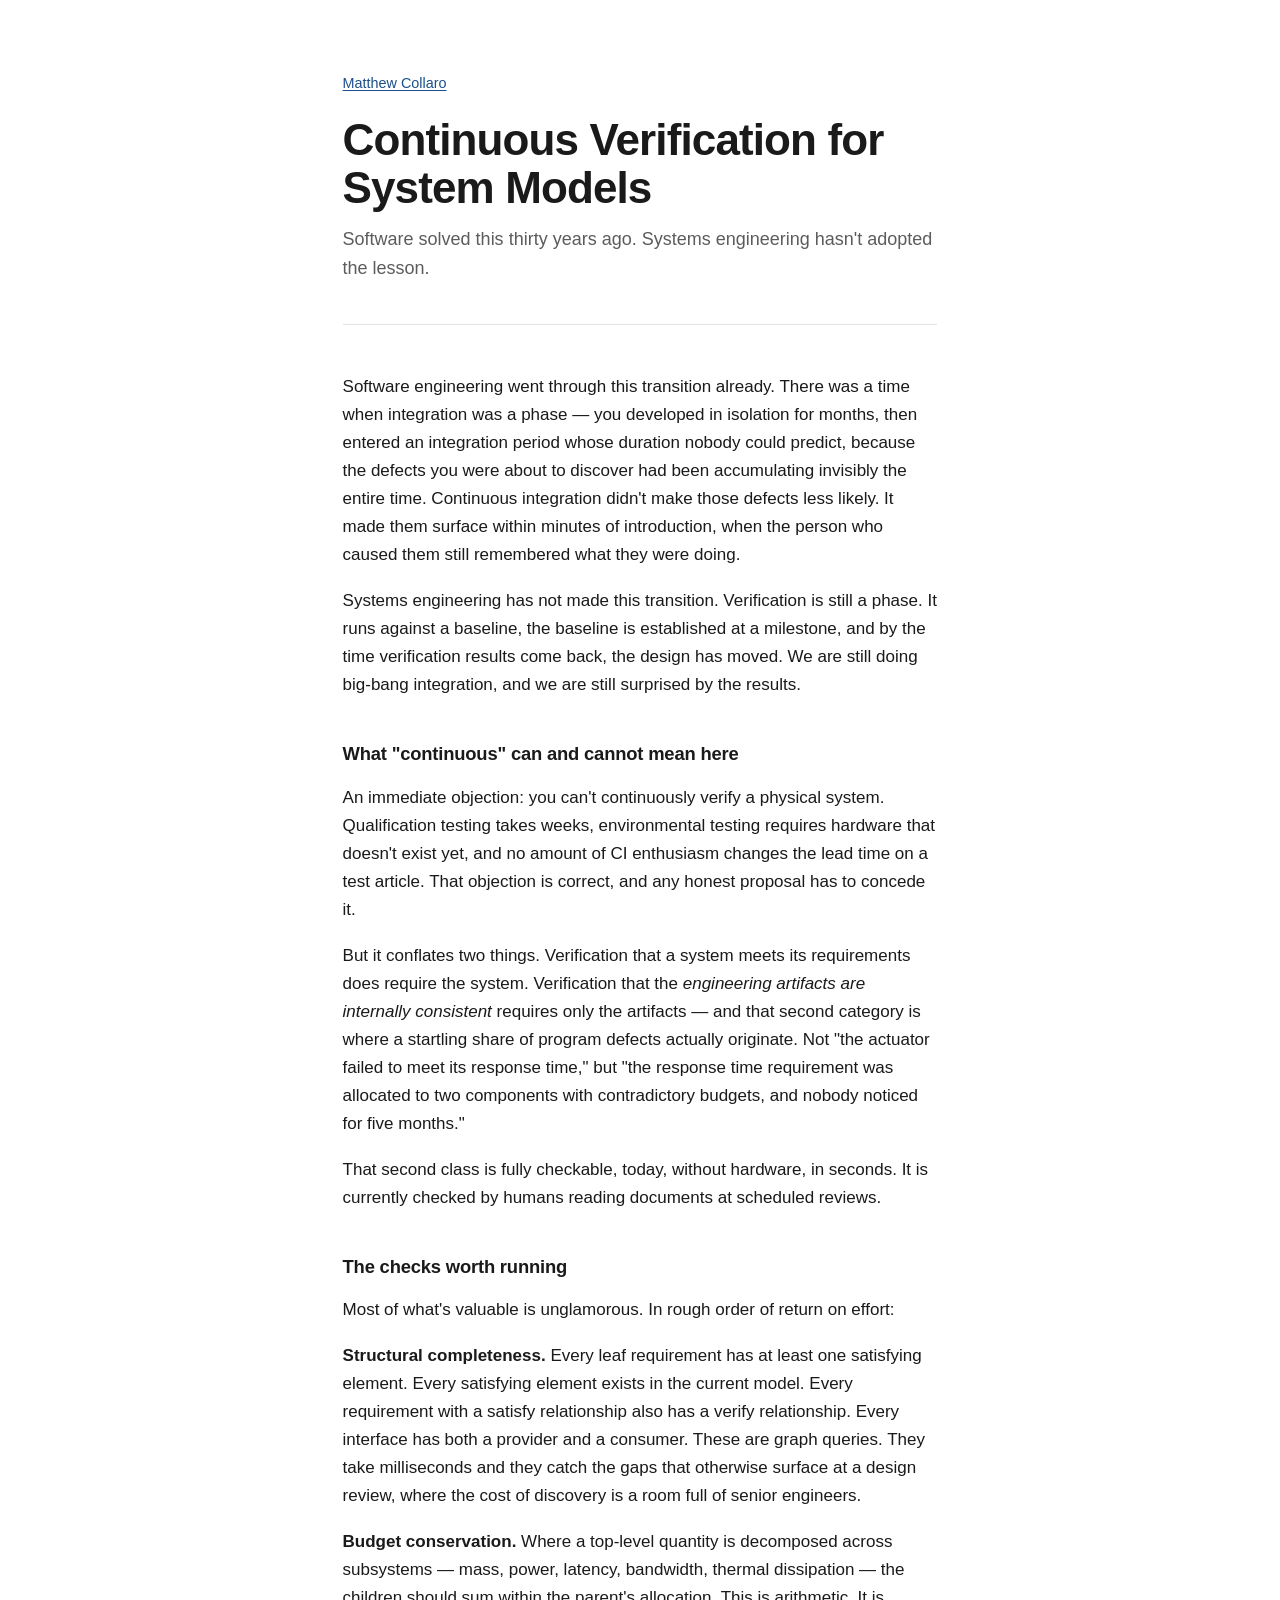
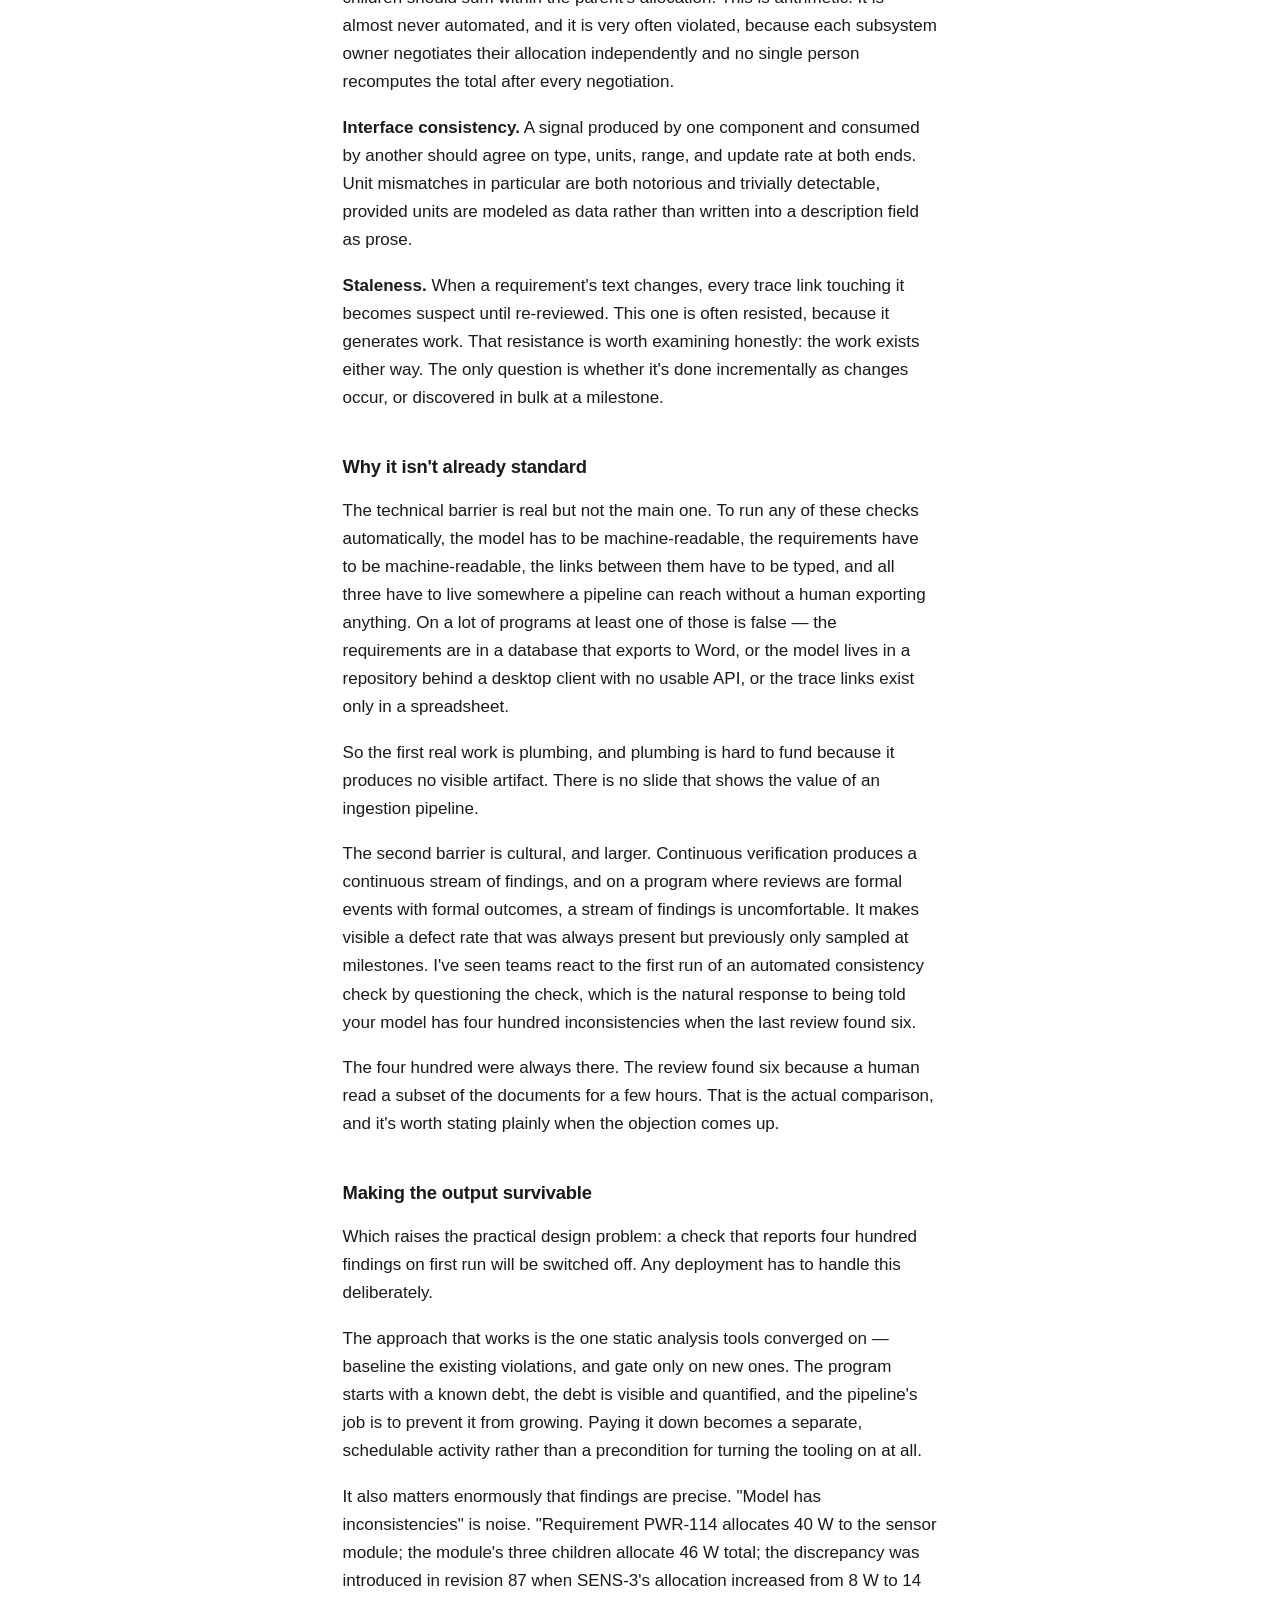
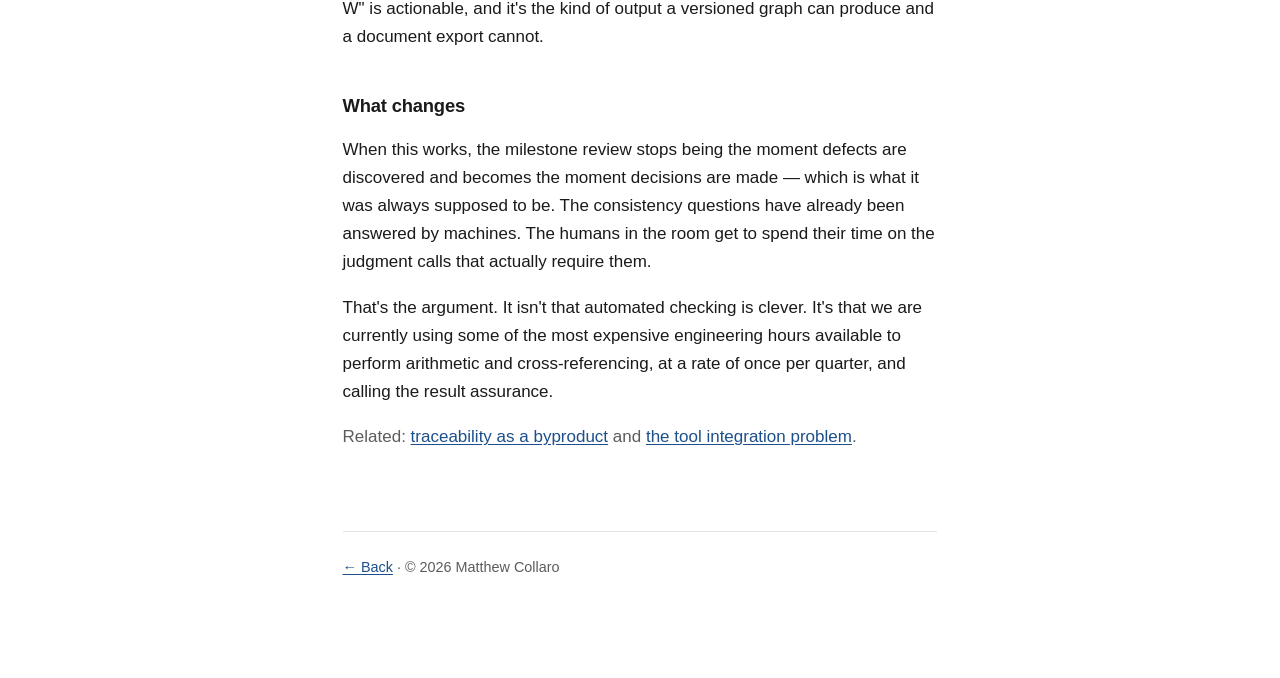
==== articles/continuous-verification.html @ b5e9d2a9 "Add six technical articles on MBSE, traceability, and verification" ====
<!DOCTYPE html>
<html lang="en">
<head>
<meta charset="utf-8" />
<meta name="viewport" content="width=device-width, initial-scale=1" />
<title>Continuous Verification for System Models — Matthew Collaro</title>
<meta name="description" content="Verification is treated as a phase, run against a baseline that has already moved. Matthew Collaro on what it takes to run verification continuously against the current state of a system model." />
<meta name="robots" content="index,follow,max-image-preview:large" />
<link rel="canonical" href="https://radsilent.github.io/articles/continuous-verification.html" />
<meta property="og:type" content="article" />
<meta property="og:title" content="Continuous Verification for System Models" />
<meta property="og:description" content="What it takes to run verification continuously against the current state of a system model, rather than as a phase against a stale baseline." />
<meta property="og:url" content="https://radsilent.github.io/articles/continuous-verification.html" />
<link rel="stylesheet" href="../style.css" />
<script type="application/ld+json">
{
  "@context": "https://schema.org",
  "@type": "Article",
  "headline": "Continuous Verification for System Models",
  "description": "What it takes to run verification continuously against the current state of a system model, rather than as a phase against a stale baseline.",
  "author": {
    "@type": "Person",
    "@id": "https://radsilent.github.io/#matthew-collaro",
    "name": "Matthew Collaro",
    "url": "https://radsilent.github.io/"
  },
  "mainEntityOfPage": "https://radsilent.github.io/articles/continuous-verification.html",
  "datePublished": "2026-07-24",
  "inLanguage": "en"
}
</script>
</head>
<body>

<header class="masthead">
  <p class="crumb"><a href="../">Matthew Collaro</a></p>
  <h1>Continuous Verification for System Models</h1>
  <p class="tagline">Software solved this thirty years ago. Systems engineering hasn't adopted the lesson.</p>
</header>

<main>
<article>

<p>
  Software engineering went through this transition already. There was a time when
  integration was a phase — you developed in isolation for months, then entered an
  integration period whose duration nobody could predict, because the defects you were
  about to discover had been accumulating invisibly the entire time. Continuous
  integration didn't make those defects less likely. It made them surface within minutes
  of introduction, when the person who caused them still remembered what they were doing.
</p>

<p>
  Systems engineering has not made this transition. Verification is still a phase. It
  runs against a baseline, the baseline is established at a milestone, and by the time
  verification results come back, the design has moved. We are still doing big-bang
  integration, and we are still surprised by the results.
</p>

<h2>What "continuous" can and cannot mean here</h2>

<p>
  An immediate objection: you can't continuously verify a physical system. Qualification
  testing takes weeks, environmental testing requires hardware that doesn't exist yet,
  and no amount of CI enthusiasm changes the lead time on a test article. That objection
  is correct, and any honest proposal has to concede it.
</p>

<p>
  But it conflates two things. Verification that a system meets its requirements does
  require the system. Verification that the <em>engineering artifacts are internally
  consistent</em> requires only the artifacts — and that second category is where a
  startling share of program defects actually originate. Not "the actuator failed to meet
  its response time," but "the response time requirement was allocated to two components
  with contradictory budgets, and nobody noticed for five months."
</p>

<p>
  That second class is fully checkable, today, without hardware, in seconds. It is
  currently checked by humans reading documents at scheduled reviews.
</p>

<h2>The checks worth running</h2>

<p>
  Most of what's valuable is unglamorous. In rough order of return on effort:
</p>

<p>
  <strong>Structural completeness.</strong> Every leaf requirement has at least one
  satisfying element. Every satisfying element exists in the current model. Every
  requirement with a satisfy relationship also has a verify relationship. Every interface
  has both a provider and a consumer. These are graph queries. They take milliseconds and
  they catch the gaps that otherwise surface at a design review, where the cost of
  discovery is a room full of senior engineers.
</p>

<p>
  <strong>Budget conservation.</strong> Where a top-level quantity is decomposed across
  subsystems — mass, power, latency, bandwidth, thermal dissipation — the children should
  sum within the parent's allocation. This is arithmetic. It is almost never automated,
  and it is very often violated, because each subsystem owner negotiates their allocation
  independently and no single person recomputes the total after every negotiation.
</p>

<p>
  <strong>Interface consistency.</strong> A signal produced by one component and consumed
  by another should agree on type, units, range, and update rate at both ends. Unit
  mismatches in particular are both notorious and trivially detectable, provided units
  are modeled as data rather than written into a description field as prose.
</p>

<p>
  <strong>Staleness.</strong> When a requirement's text changes, every trace link
  touching it becomes suspect until re-reviewed. This one is often resisted, because it
  generates work. That resistance is worth examining honestly: the work exists either
  way. The only question is whether it's done incrementally as changes occur, or
  discovered in bulk at a milestone.
</p>

<h2>Why it isn't already standard</h2>

<p>
  The technical barrier is real but not the main one. To run any of these checks
  automatically, the model has to be machine-readable, the requirements have to be
  machine-readable, the links between them have to be typed, and all three have to live
  somewhere a pipeline can reach without a human exporting anything. On a lot of programs
  at least one of those is false — the requirements are in a database that exports to
  Word, or the model lives in a repository behind a desktop client with no usable API, or
  the trace links exist only in a spreadsheet.
</p>

<p>
  So the first real work is plumbing, and plumbing is hard to fund because it produces no
  visible artifact. There is no slide that shows the value of an ingestion pipeline.
</p>

<p>
  The second barrier is cultural, and larger. Continuous verification produces a
  continuous stream of findings, and on a program where reviews are formal events with
  formal outcomes, a stream of findings is uncomfortable. It makes visible a defect rate
  that was always present but previously only sampled at milestones. I've seen teams
  react to the first run of an automated consistency check by questioning the check,
  which is the natural response to being told your model has four hundred inconsistencies
  when the last review found six.
</p>

<p>
  The four hundred were always there. The review found six because a human read a subset
  of the documents for a few hours. That is the actual comparison, and it's worth stating
  plainly when the objection comes up.
</p>

<h2>Making the output survivable</h2>

<p>
  Which raises the practical design problem: a check that reports four hundred findings
  on first run will be switched off. Any deployment has to handle this deliberately.
</p>

<p>
  The approach that works is the one static analysis tools converged on — baseline the
  existing violations, and gate only on new ones. The program starts with a known debt,
  the debt is visible and quantified, and the pipeline's job is to prevent it from
  growing. Paying it down becomes a separate, schedulable activity rather than a
  precondition for turning the tooling on at all.
</p>

<p>
  It also matters enormously that findings are precise. "Model has inconsistencies" is
  noise. "Requirement PWR-114 allocates 40 W to the sensor module; the module's three
  children allocate 46 W total; the discrepancy was introduced in revision 87 when
  SENS-3's allocation increased from 8 W to 14 W" is actionable, and it's the kind of
  output a versioned graph can produce and a document export cannot.
</p>

<h2>What changes</h2>

<p>
  When this works, the milestone review stops being the moment defects are discovered and
  becomes the moment decisions are made — which is what it was always supposed to be. The
  consistency questions have already been answered by machines. The humans in the room
  get to spend their time on the judgment calls that actually require them.
</p>

<p>
  That's the argument. It isn't that automated checking is clever. It's that we are
  currently using some of the most expensive engineering hours available to perform
  arithmetic and cross-referencing, at a rate of once per quarter, and calling the result
  assurance.
</p>

<p class="muted">
  Related: <a href="traceability-as-a-byproduct.html">traceability as a byproduct</a> and
  <a href="mbse-tool-integration.html">the tool integration problem</a>.
</p>

</article>
</main>

<footer>
  <p><a href="../">&larr; Back</a> &middot; &copy; 2026 Matthew Collaro</p>
</footer>

</body>
</html>
---- style.css ----
:root {
  --bg: #ffffff;
  --fg: #1a1a1a;
  --muted: #5c5c5c;
  --rule: #e3e3e3;
  --link: #1c4f8b;
  --measure: 68ch;
}

@media (prefers-color-scheme: dark) {
  :root {
    --bg: #14161a;
    --fg: #e6e6e6;
    --muted: #9aa0a8;
    --rule: #2a2e35;
    --link: #7fb2f0;
  }
}

*, *::before, *::after { box-sizing: border-box; }

body {
  margin: 0 auto;
  padding: 0 1.5rem 5rem;
  max-width: var(--measure);
  background: var(--bg);
  color: var(--fg);
  font: 400 1.0625rem/1.65 -apple-system, BlinkMacSystemFont, "Segoe UI",
        Helvetica, Arial, sans-serif;
  -webkit-font-smoothing: antialiased;
}

.masthead {
  padding: 4.5rem 0 2.5rem;
  border-bottom: 1px solid var(--rule);
  margin-bottom: 3rem;
}

h1 {
  margin: 0;
  font-size: clamp(2rem, 6vw, 2.75rem);
  font-weight: 600;
  letter-spacing: -0.02em;
  line-height: 1.1;
}

.tagline {
  margin: 0.75rem 0 0;
  color: var(--muted);
  font-size: 1.125rem;
}

h2 {
  margin: 3.5rem 0 1rem;
  font-size: 1.3rem;
  font-weight: 600;
  letter-spacing: -0.01em;
}

section:first-of-type h2 { margin-top: 0; }

h3 {
  margin: 2.25rem 0 0.6rem;
  font-size: 1.0625rem;
  font-weight: 600;
}

p { margin: 0 0 1.1rem; }

a {
  color: var(--link);
  text-underline-offset: 2px;
}

a:hover { text-decoration: none; }

.muted { color: var(--muted); }

.entry + .entry { margin-top: 0.5rem; }

.profiles {
  list-style: none;
  margin: 1.25rem 0 0;
  padding: 0;
  display: flex;
  flex-wrap: wrap;
  gap: 1.25rem;
}

footer {
  margin-top: 5rem;
  padding-top: 1.5rem;
  border-top: 1px solid var(--rule);
  color: var(--muted);
  font-size: 0.9rem;
}

.meta {
  margin: -0.35rem 0 0.75rem;
  color: var(--muted);
  font-size: 0.9rem;
}

ul:not(.profiles) {
  margin: 0 0 1.1rem;
  padding-left: 1.25rem;
}

ul:not(.profiles) li { margin-bottom: 0.5rem; }

.crumb {
  margin: 0 0 1.25rem;
  font-size: 0.9rem;
}

article h2 {
  margin: 2.5rem 0 0.9rem;
  font-size: 1.15rem;
}
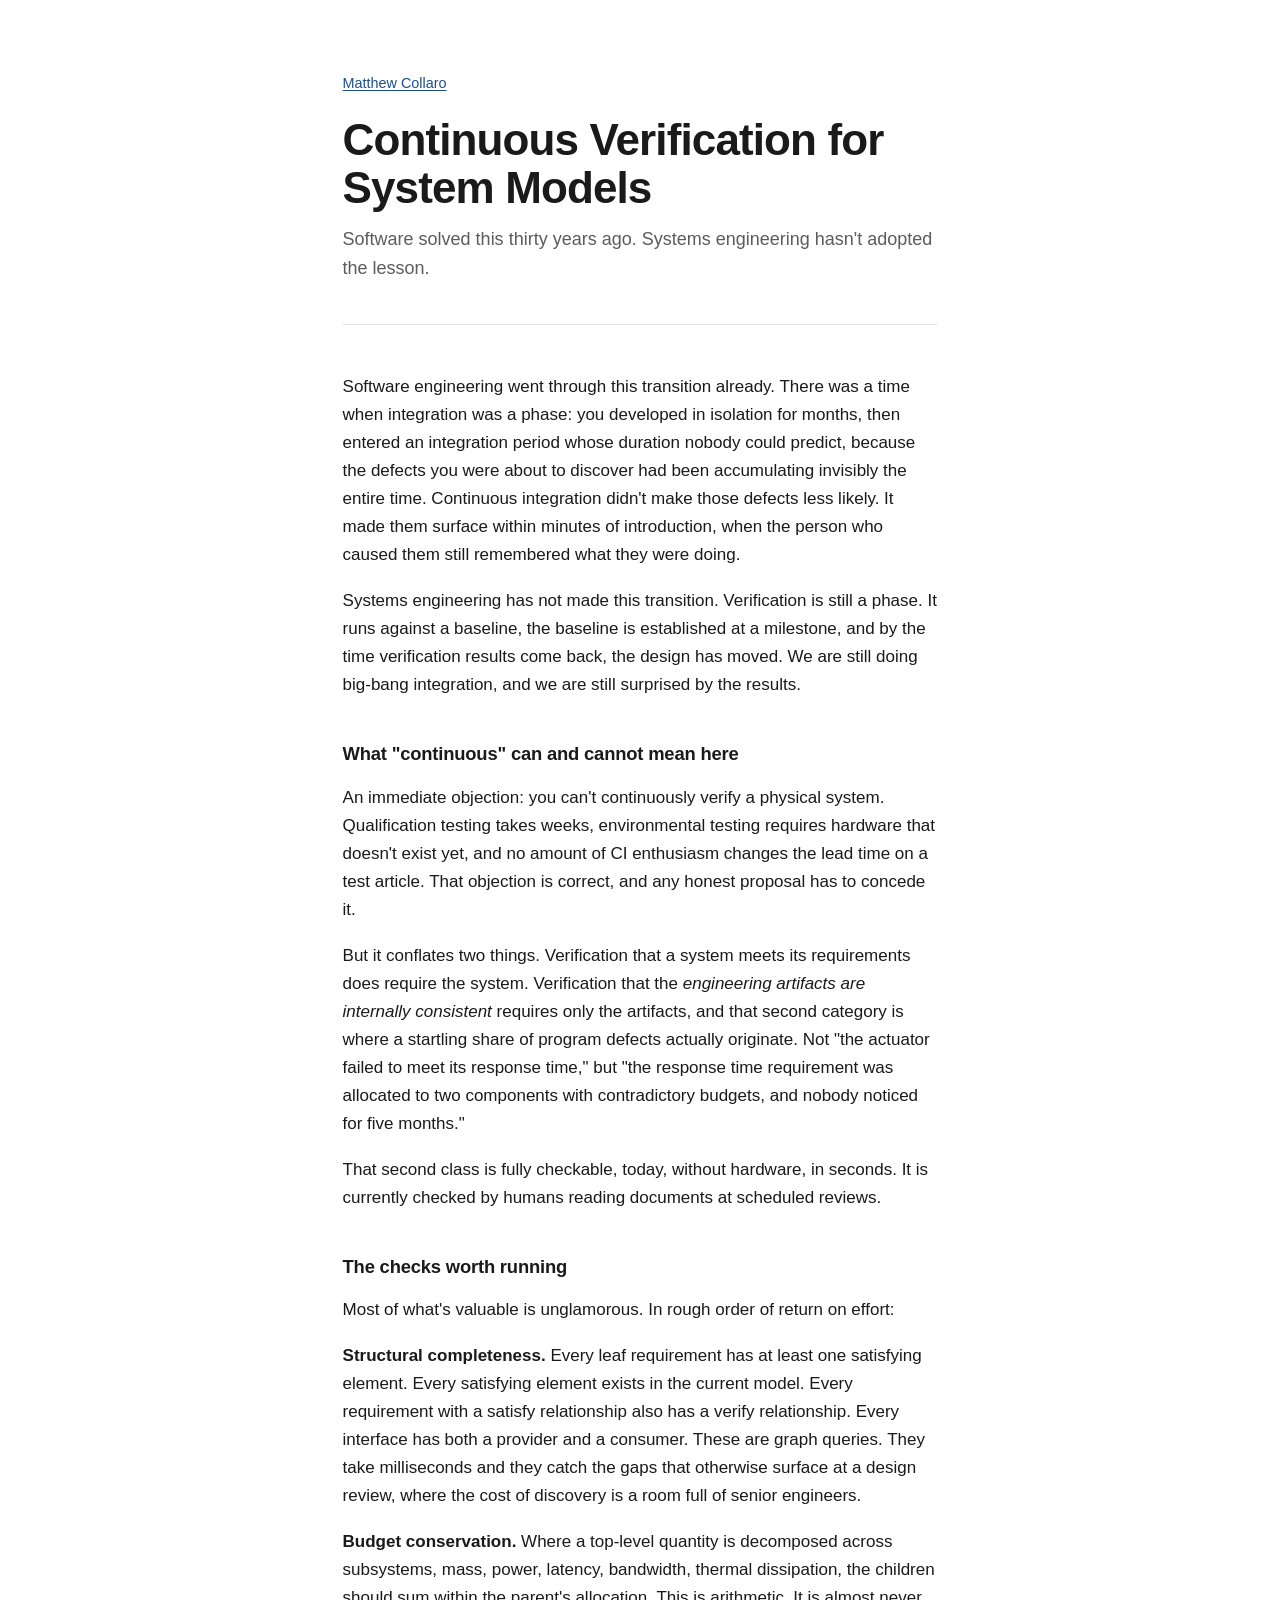
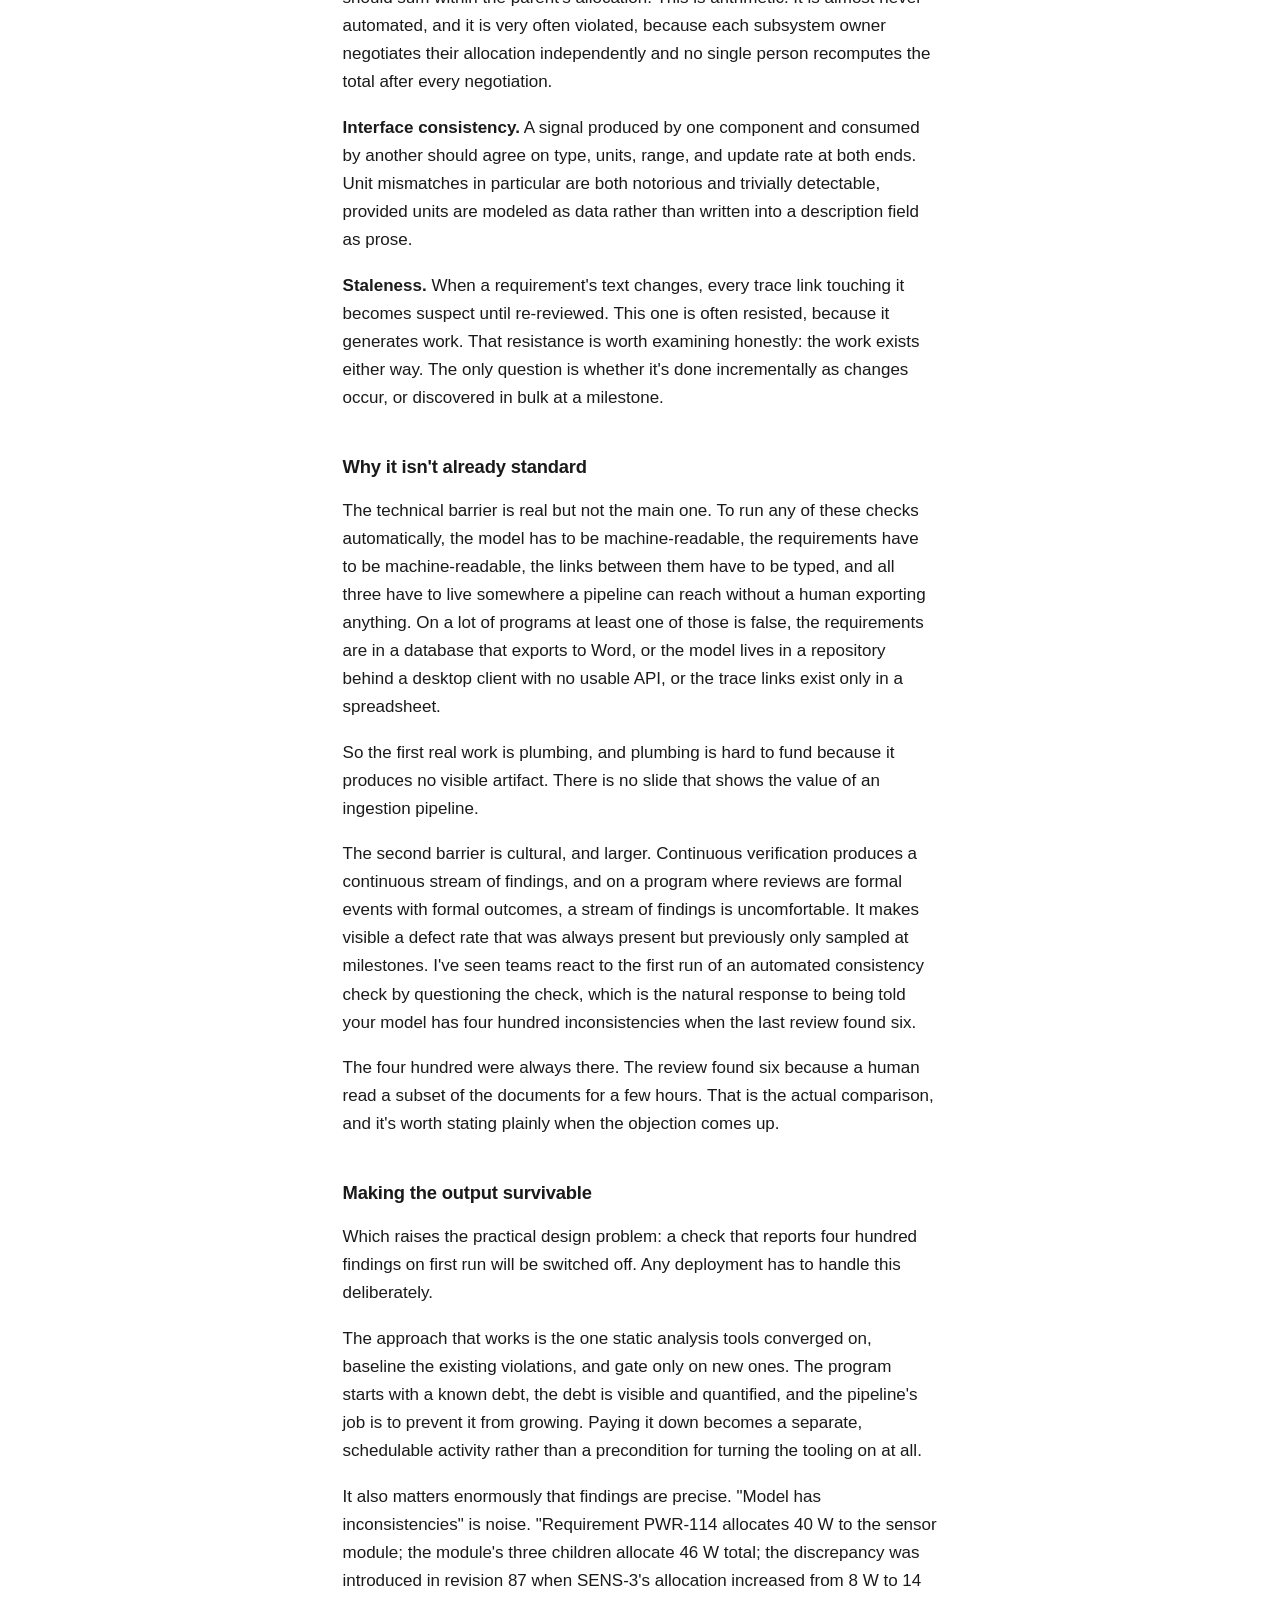
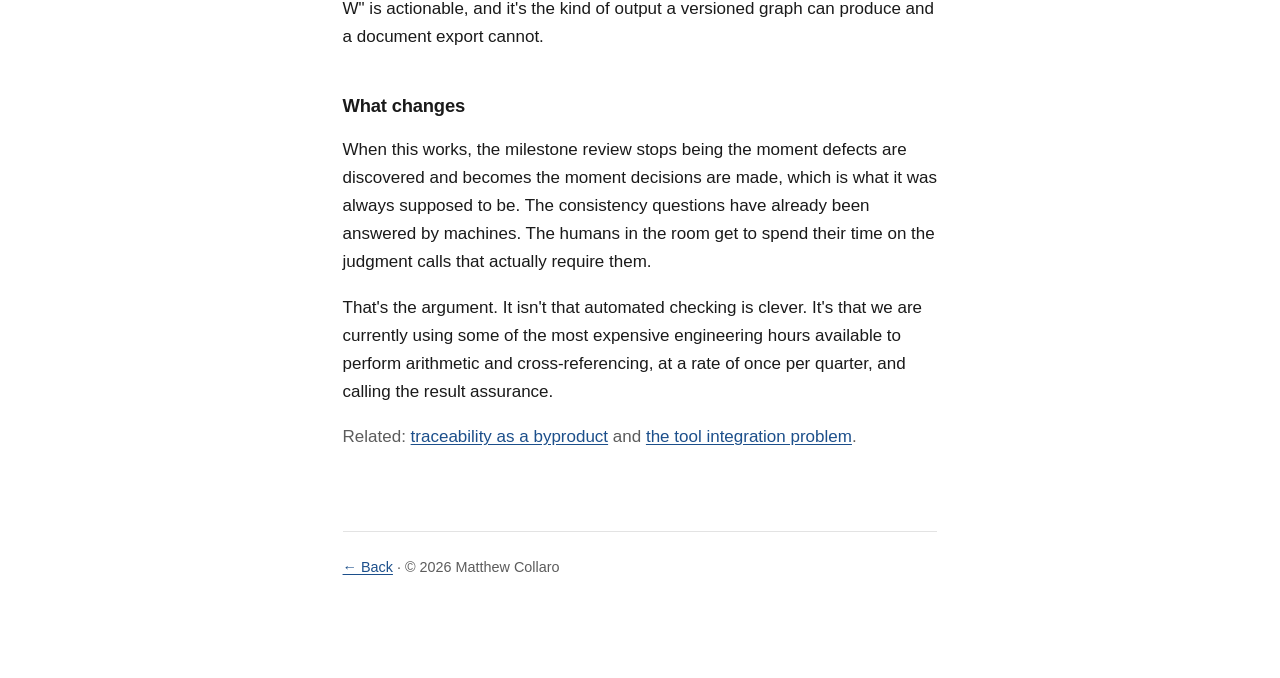
==== commit d0d6a233: "Remove long dashes, add section on modeling the organization instead of the system" ====
--- a/articles/continuous-verification.html
+++ b/articles/continuous-verification.html
@@ -3,7 +3,7 @@
 <head>
 <meta charset="utf-8" />
 <meta name="viewport" content="width=device-width, initial-scale=1" />
-<title>Continuous Verification for System Models — Matthew Collaro</title>
+<title>Continuous Verification for System Models, Matthew Collaro</title>
 <meta name="description" content="Verification is treated as a phase, run against a baseline that has already moved. Matthew Collaro on what it takes to run verification continuously against the current state of a system model." />
 <meta name="robots" content="index,follow,max-image-preview:large" />
 <link rel="canonical" href="https://radsilent.github.io/articles/continuous-verification.html" />
@@ -43,7 +43,7 @@
 
 <p>
   Software engineering went through this transition already. There was a time when
-  integration was a phase — you developed in isolation for months, then entered an
+  integration was a phase: you developed in isolation for months, then entered an
   integration period whose duration nobody could predict, because the defects you were
   about to discover had been accumulating invisibly the entire time. Continuous
   integration didn't make those defects less likely. It made them surface within minutes
@@ -69,7 +69,7 @@
 <p>
   But it conflates two things. Verification that a system meets its requirements does
   require the system. Verification that the <em>engineering artifacts are internally
-  consistent</em> requires only the artifacts — and that second category is where a
+  consistent</em> requires only the artifacts, and that second category is where a
   startling share of program defects actually originate. Not "the actuator failed to meet
   its response time," but "the response time requirement was allocated to two components
   with contradictory budgets, and nobody noticed for five months."
@@ -97,7 +97,7 @@
 
 <p>
   <strong>Budget conservation.</strong> Where a top-level quantity is decomposed across
-  subsystems — mass, power, latency, bandwidth, thermal dissipation — the children should
+  subsystems, mass, power, latency, bandwidth, thermal dissipation, the children should
   sum within the parent's allocation. This is arithmetic. It is almost never automated,
   and it is very often violated, because each subsystem owner negotiates their allocation
   independently and no single person recomputes the total after every negotiation.
@@ -125,7 +125,7 @@
   automatically, the model has to be machine-readable, the requirements have to be
   machine-readable, the links between them have to be typed, and all three have to live
   somewhere a pipeline can reach without a human exporting anything. On a lot of programs
-  at least one of those is false — the requirements are in a database that exports to
+  at least one of those is false, the requirements are in a database that exports to
   Word, or the model lives in a repository behind a desktop client with no usable API, or
   the trace links exist only in a spreadsheet.
 </p>
@@ -159,7 +159,7 @@
 </p>
 
 <p>
-  The approach that works is the one static analysis tools converged on — baseline the
+  The approach that works is the one static analysis tools converged on, baseline the
   existing violations, and gate only on new ones. The program starts with a known debt,
   the debt is visible and quantified, and the pipeline's job is to prevent it from
   growing. Paying it down becomes a separate, schedulable activity rather than a
@@ -178,7 +178,7 @@
 
 <p>
   When this works, the milestone review stops being the moment defects are discovered and
-  becomes the moment decisions are made — which is what it was always supposed to be. The
+  becomes the moment decisions are made, which is what it was always supposed to be. The
   consistency questions have already been answered by machines. The humans in the room
   get to spend their time on the judgment calls that actually require them.
 </p>
